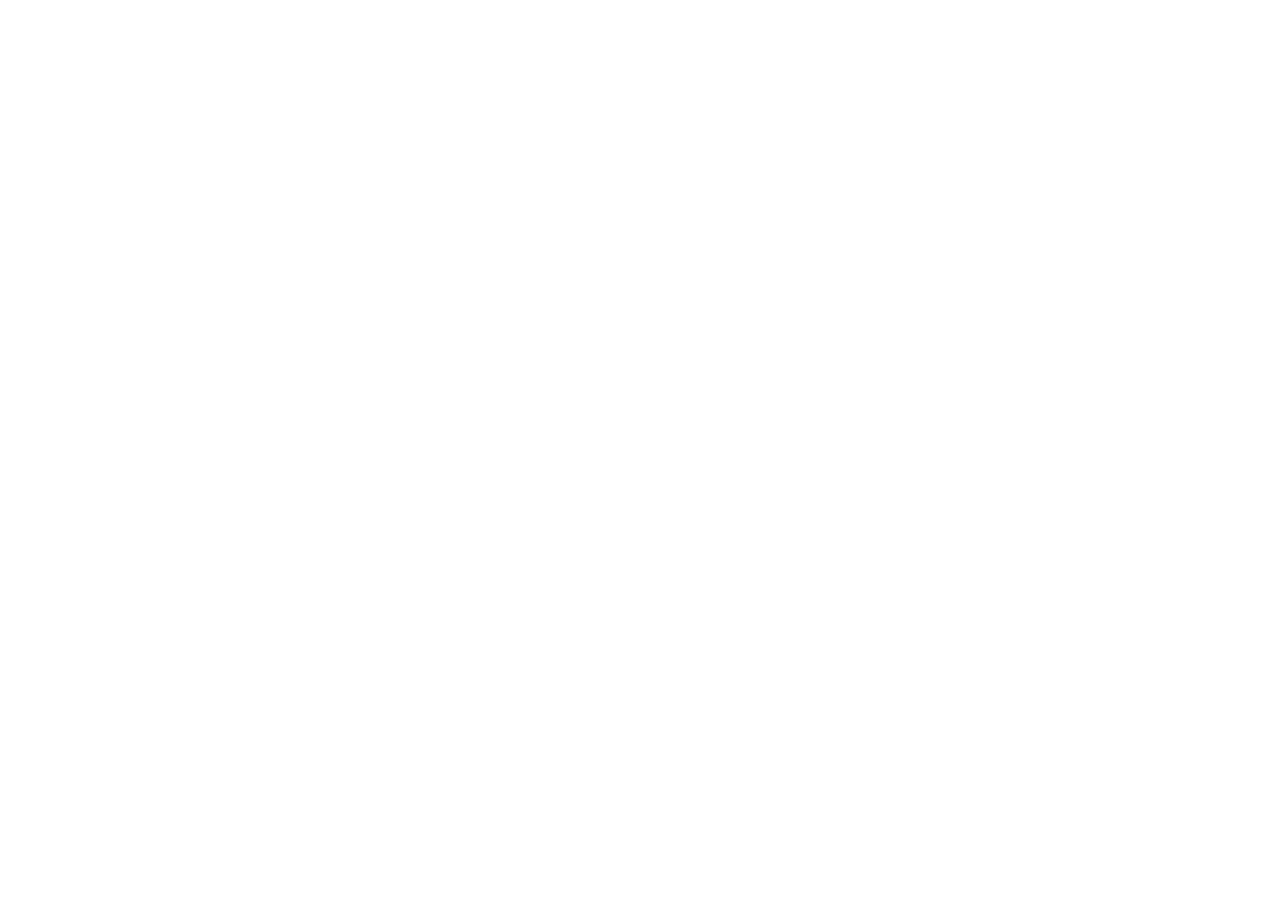
==== index.html @ ecc30b35 "iniciando projeto adopet" ====
<!DOCTYPE html>
<html lang="pt_BR">
<head>
    <meta charset="UTF-8">
    <meta name="viewport" content="width=device-width, initial-scale=1.0">
    <title>Adopet</title>
</head>
<body>
    
</body>
</html>
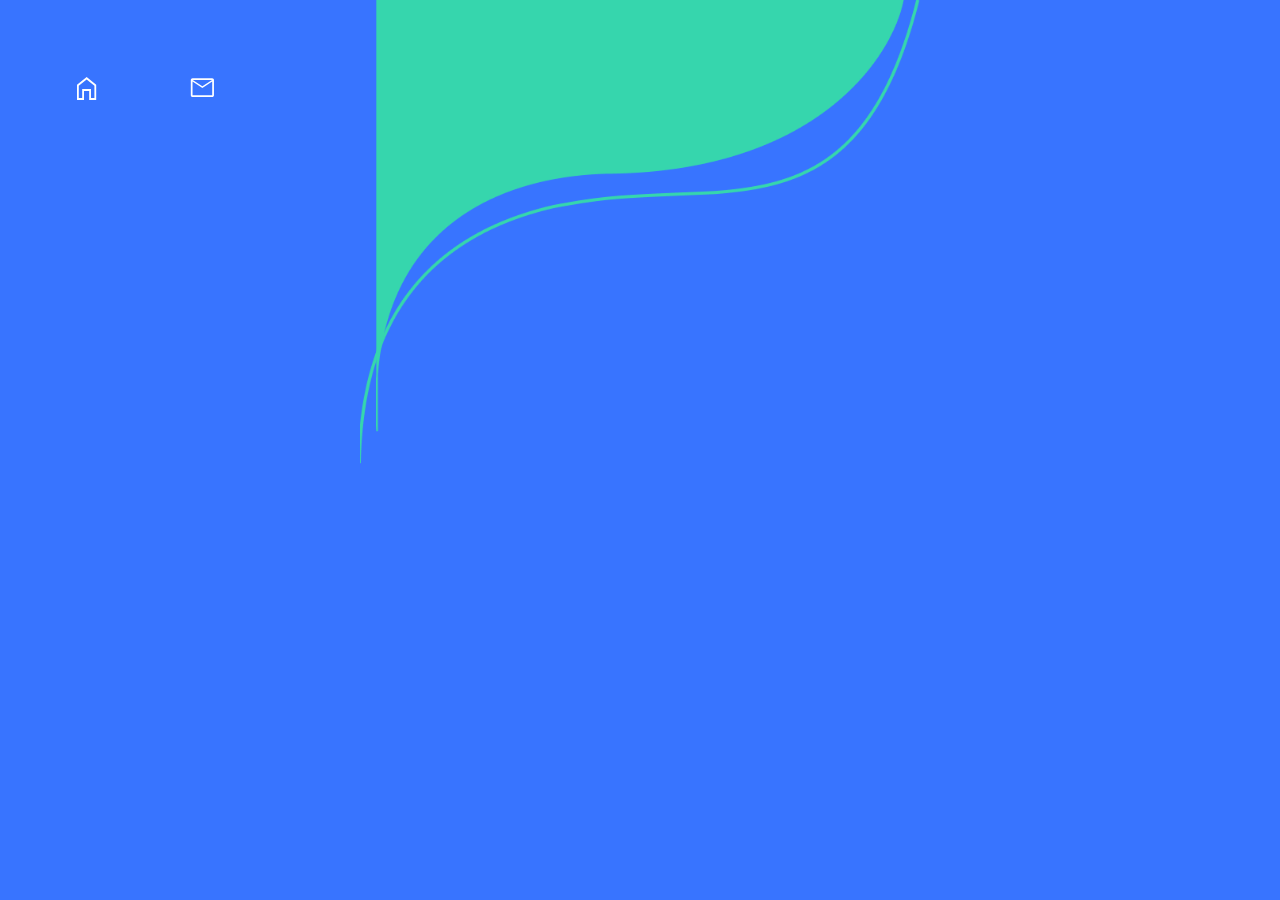
==== commit 21182cd4: "add nav bar and background colors/images" ====
--- a/index.html
+++ b/index.html
@@ -4,8 +4,29 @@
     <meta charset="UTF-8">
     <meta name="viewport" content="width=device-width, initial-scale=1.0">
     <title>Adopet</title>
+    <link rel="stylesheet" href="./css/style.css">
 </head>
 <body>
+    <nav>
+        <header>
+            <div class="container">
+
+                <div class="menu-itens">
+                    <a href="#">
+                        <svg width="20" height="23" viewBox="0 0 20 23" fill="none" xmlns="http://www.w3.org/2000/svg">
+                            <path d="M0 23V7.66667L9.66 0L19.2 7.66667V23H12.18V13.8958H6.99V23H0ZM1.8 21.0833H5.19V11.9792H13.98V21.0833H17.4V8.625L9.66 2.39583L1.8 8.625V21.0833Z" fill="white"/>
+                        </svg>   
+                    </a>
+    
+                    <a href="#">
+                        <svg width="24" height="20" viewBox="0 0 24 20" fill="none" xmlns="http://www.w3.org/2000/svg">
+                        <path d="M2.54206 19.0073C2.07928 19.0073 1.67435 18.8304 1.32727 18.4767C0.980182 18.1231 0.806641 17.7104 0.806641 17.2388V1.91247C0.806641 1.44089 0.980182 1.02826 1.32727 0.674571C1.67435 0.320886 2.07928 0.144043 2.54206 0.144043H22.2101C22.6729 0.144043 23.0778 0.320886 23.4249 0.674571C23.772 1.02826 23.9455 1.44089 23.9455 1.91247V17.2388C23.9455 17.7104 23.772 18.1231 23.4249 18.4767C23.0778 18.8304 22.6729 19.0073 22.2101 19.0073H2.54206ZM12.3761 10.1062L2.54206 3.53353V17.2388H22.2101V3.53353L12.3761 10.1062ZM12.3761 8.33776L22.0944 1.91247H2.68668L12.3761 8.33776ZM2.54206 3.53353V1.91247V3.53353V17.2388V3.53353Z" fill="white"/>
+                        </svg>
+                    </a>
+                </div>
+            </div>
+        </header>
+    </nav>
     
 </body>
 </html>--- a/css/style.css
+++ b/css/style.css
@@ -0,0 +1,33 @@
+*{
+    margin: 0;
+    padding: 0;
+    box-sizing: border-box;
+}
+
+:root{
+    font-size: 62,5%; /* 1rem = 10px */
+    --bg-color:hsl(222, 100%, 61%);
+}
+
+body{
+    background-image: url("../assets/Vector1.png"),url("../assets/Vector4.png");
+    background-repeat: no-repeat;
+    background-size: 33rem 27rem, 35rem 29rem;
+    background-origin: padding-box;
+    background-position: top center;
+    background-color: var(--bg-color);
+}
+
+nav .menu-itens{
+    display: flex;
+    width: fit-content;
+    align-items: center;
+    margin-top: 4.8rem;
+    margin-left: 4.8rem;
+    margin-right: 5.8rem;
+}
+
+nav .menu-itens a:nth-child(1){
+    margin-right: 5.8rem;
+}
+
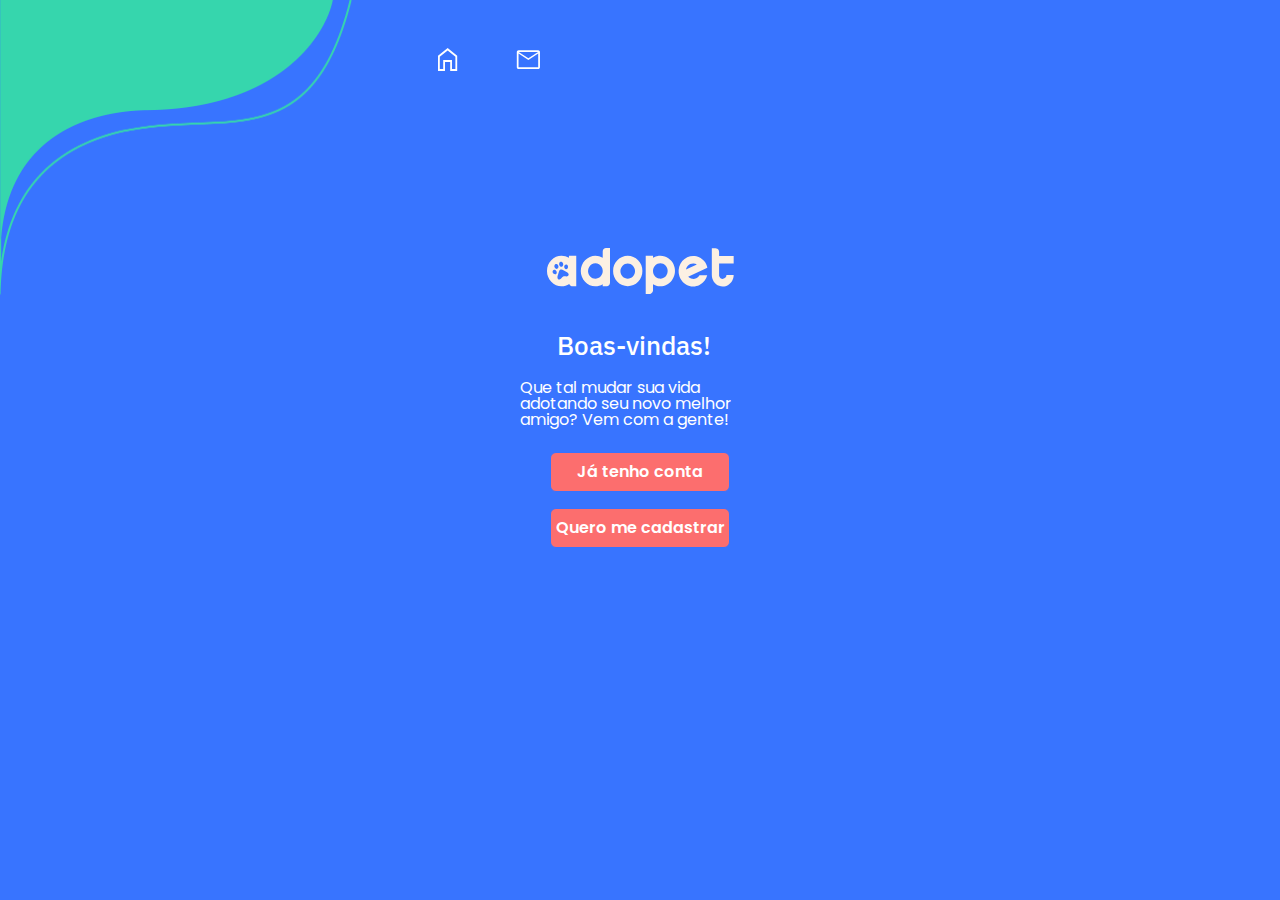
==== commit f4b16416: "add section home" ====
--- a/index.html
+++ b/index.html
@@ -5,12 +5,17 @@
     <meta name="viewport" content="width=device-width, initial-scale=1.0">
     <title>Adopet</title>
     <link rel="stylesheet" href="./css/style.css">
+    <link rel="preconnect" href="https://fonts.googleapis.com">
+    <link rel="preconnect" href="https://fonts.gstatic.com" crossorigin>
+    <link href="https://fonts.googleapis.com/css2?family=IBM+Plex+Sans:wght@500&display=swap" rel="stylesheet">
+    <link rel="preconnect" href="https://fonts.googleapis.com">
+    <link rel="preconnect" href="https://fonts.gstatic.com" crossorigin>
+    <link href="https://fonts.googleapis.com/css2?family=Poppins&display=swap" rel="stylesheet">
 </head>
 <body>
-    <nav>
+    <nav id="navigation">
         <header>
             <div class="container">
-
                 <div class="menu-itens">
                     <a href="#">
                         <svg width="20" height="23" viewBox="0 0 20 23" fill="none" xmlns="http://www.w3.org/2000/svg">
@@ -27,6 +32,35 @@
             </div>
         </header>
     </nav>
-    
+    <section id="home">
+        <div class="container">
+            <header>
+                <svg width="187" height="46" viewBox="0 0 187 46" fill="none" xmlns="http://www.w3.org/2000/svg">
+                    <path d="M59.0084 0H63.0041V34.4637C63.0088 34.9679 62.9163 35.4679 62.732 35.9339C62.5477 36.3999 62.2754 36.8222 61.9315 37.1757C61.6031 37.5424 61.2053 37.8337 60.7635 38.031C60.3216 38.2284 59.8453 38.3275 59.3648 38.3221H55.7221V36.1296C53.5086 37.5263 50.9742 38.2692 48.3888 38.2791C46.4659 38.3086 44.5578 37.9258 42.7819 37.1543C41.0061 36.3829 39.4004 35.2392 38.0638 33.7938C36.7021 32.3756 35.622 30.69 34.8857 28.8338C34.1494 26.9777 33.7714 24.9876 33.7734 22.9782C33.7743 20.973 34.1531 18.9875 34.8882 17.1354C35.6233 15.2832 36.7002 13.6007 38.0574 12.1837C39.4147 10.7668 41.0257 9.64333 42.7983 8.87748C44.571 8.11163 46.4707 7.71842 48.3888 7.7203C50.9666 7.72506 53.4971 8.44453 55.7221 9.80532V3.43921C55.7221 2.52769 56.0682 1.65346 56.6844 1.00859C57.3006 0.363712 58.1365 0.000949493 59.0084 0V0ZM55.7221 23.2075V22.7382C55.6978 21.4194 55.3357 20.1315 54.6735 19.0088C54.024 17.8952 53.115 16.972 52.0314 16.3255C50.9144 15.6707 49.6543 15.3289 48.3736 15.3333C47.0929 15.3377 45.835 15.6881 44.7221 16.3506C43.6152 17.0223 42.6951 17.9842 42.0526 19.1413C41.2374 20.5997 40.9078 22.2996 41.1156 23.9747C41.3233 25.6499 42.0566 27.2057 43.2006 28.3985C44.5572 29.8362 46.4045 30.6518 48.3362 30.6659C50.2679 30.68 52.1258 29.8915 53.5015 28.4738C54.1852 27.7921 54.7333 26.976 55.1144 26.0722C55.4954 25.1685 55.702 24.1949 55.7221 23.2075V23.2075Z" fill="#FCF0E3"/>
+                    <path d="M70.3743 12.2059C73.1191 9.3386 76.8391 7.7256 80.7193 7.72023C84.5995 7.71486 88.3236 9.31755 91.0756 12.1772C92.4641 13.5719 93.5636 15.25 94.3058 17.1075C95.0479 18.9649 95.417 20.9621 95.39 22.9749C95.4194 24.9889 95.054 26.988 94.3161 28.8487C93.5782 30.7095 92.4835 32.3925 91.0996 33.794C89.7407 35.2158 88.1272 36.3436 86.3511 37.1131C84.5751 37.8826 82.6715 38.2786 80.749 38.2786C78.8265 38.2786 76.9228 37.8826 75.1468 37.1131C73.3708 36.3436 71.7572 35.2158 70.3983 33.794C69.0137 32.393 67.9187 30.7101 67.1807 28.8492C66.4428 26.9884 66.0777 24.9891 66.1079 22.9749C66.0718 20.9695 66.432 18.978 67.1662 17.1249C67.9003 15.2718 68.9925 13.5972 70.3743 12.2059V12.2059ZM75.5591 28.4239C76.236 29.1365 77.0414 29.7016 77.9288 30.0864C78.8161 30.4713 79.7676 30.6682 80.7283 30.6659C81.6889 30.6636 82.6396 30.462 83.5252 30.0728C84.4108 29.6837 85.2137 29.1147 85.8875 28.3988C86.5778 27.6937 87.1239 26.8494 87.4926 25.917C87.8614 24.9847 88.0451 23.9837 88.0326 22.9749C87.9913 20.9773 87.2032 19.0762 85.8372 17.6788C84.4713 16.2814 82.6361 15.4988 80.725 15.4988C78.8138 15.4988 76.9787 16.2814 75.6127 17.6788C74.2468 19.0762 73.4587 20.9773 73.4173 22.9749C73.4071 23.9881 73.5927 24.993 73.9631 25.9293C74.3335 26.8657 74.881 27.7142 75.5728 28.4239H75.5591Z" fill="#FCF0E3"/>
+                    <path d="M127.653 19.8721C128.121 22.1743 128.061 24.5595 127.478 26.8329C126.949 29.0016 125.97 31.022 124.61 32.7512C123.25 34.4456 121.558 35.8151 119.648 36.7672C117.505 37.8574 115.136 38.3711 112.755 38.2617C110.373 38.1522 108.056 37.423 106.013 36.1403V42.1374C106.018 42.6417 105.926 43.142 105.742 43.6081C105.558 44.0741 105.285 44.4964 104.94 44.8493C104.605 45.221 104.198 45.5152 103.747 45.7133C103.297 45.9113 102.811 46.0087 102.322 45.9993H98.7207V7.6665H106.013V9.81601C107.767 8.6953 109.736 7.99289 111.78 7.75882C113.823 7.52475 115.891 7.76478 117.835 8.46182C120.305 9.27783 122.519 10.7725 124.247 12.7895C125.99 14.7736 127.169 17.2262 127.653 19.8721V19.8721ZM108.148 28.4235C109.177 29.4914 110.486 30.2168 111.91 30.5084C113.333 30.7999 114.807 30.6446 116.146 30.0619C117.485 29.4792 118.629 28.4953 119.434 27.2341C120.239 25.9729 120.669 24.4908 120.669 22.9746C120.669 20.9413 119.897 18.9912 118.521 17.5535C117.146 16.1157 115.281 15.308 113.336 15.308C111.391 15.308 109.526 16.1157 108.151 17.5535C106.775 18.9912 106.003 20.9413 106.003 22.9746C105.991 23.987 106.175 24.9914 106.544 25.9277C106.912 26.8641 107.458 27.7129 108.148 28.4235V28.4235Z" fill="#FCF0E3"/>
+                    <path d="M179.433 27.0158H186.667C186.683 29.0363 186.184 31.0247 185.221 32.7765C184.275 34.5128 182.895 35.9469 181.228 36.925C179.56 37.9242 177.668 38.4457 175.746 38.4368C174.506 38.4417 173.275 38.2298 172.103 37.8099C169.967 37.0243 168.118 35.5629 166.812 33.6286C165.507 31.6943 164.809 29.3831 164.817 27.0158V0.147018H168.409C169.058 0.143695 169.697 0.324449 170.256 0.670064C170.813 1.01112 171.276 1.4959 171.603 2.07799C171.932 2.66411 172.104 3.33262 172.099 4.01254V7.92822H186.667V15.4766H172.099V27.7968C172.284 28.737 172.795 29.5723 173.535 30.1405C174.275 30.7087 175.19 30.9695 176.104 30.8722C177.017 30.775 177.863 30.3266 178.478 29.6141C179.094 28.9015 179.434 27.9756 179.433 27.0158Z" fill="#FCF0E3"/>
+                    <path d="M21.9506 7.6665V9.81601C19.7257 8.45474 17.1951 7.73524 14.6172 7.73099C12.6975 7.69937 10.7918 8.07732 9.01653 8.84174C7.24128 9.60615 5.63377 10.741 4.29224 12.1769C2.90694 13.5728 1.81116 15.2517 1.07307 17.1093C0.334985 18.9669 -0.0296385 20.9634 0.00188251 22.9746C-0.0283849 24.9888 0.336726 26.9881 1.07466 28.8489C1.81259 30.7098 2.90767 32.3927 4.29224 33.7937C5.62858 35.2395 7.23428 36.3834 9.01015 37.1549C10.786 37.9263 12.6943 38.3089 14.6172 38.279C17.3163 38.278 19.9608 37.4835 22.2487 35.9862C22.5515 36.6476 23.0161 37.2136 23.5954 37.627C24.18 38.0568 24.8786 38.2848 25.5932 38.279H29.2531V7.6665H21.9506ZM17.2353 18.4391C17.4135 17.1458 18.4004 16.2896 19.4387 16.5619C20.477 16.8341 21.1727 18.0665 20.9945 19.3562C20.8163 20.6459 19.8294 21.5057 18.791 21.2335C17.7527 20.9612 17.0571 19.7288 17.2353 18.4391ZM13.0169 14.0792C13.949 13.42 15.2237 13.8571 15.8646 15.0536C16.5054 16.2502 16.2723 17.762 15.3403 18.4212C14.4082 19.0804 13.1368 18.6469 12.496 17.4467C11.8552 16.2466 12.0882 14.7599 13.0169 14.0792ZM8.2502 16.2287C9.18229 15.5695 10.4571 16.003 11.0979 17.2031C11.7387 18.4033 11.5057 19.9115 10.5736 20.5707C9.64148 21.2299 8.37013 20.7964 7.72932 19.5963C7.08851 18.3961 7.32153 16.9094 8.2502 16.243V16.2287ZM9.52839 25.425C8.99724 26.3923 7.73618 26.5714 6.71156 25.8262C5.68695 25.0811 5.28944 23.6767 5.82059 22.7274C6.35175 21.778 7.61281 21.581 8.63742 22.3261C9.66204 23.0713 10.063 24.472 9.52839 25.4393V25.425ZM20.9671 27.9327C19.6786 28.9645 17.787 27.7751 16.2244 28.4701C14.6412 29.1042 14.0655 31.3361 12.4549 31.526C10.8443 31.7159 9.61064 29.8852 11.0842 26.5535C12.0437 24.3108 11.7764 22.3906 13.548 21.5881C15.354 20.8716 16.4403 22.4587 18.6642 23.3794C21.93 24.7049 22.2555 26.9189 20.9671 27.9471V27.9327Z" fill="#FCF0E3"/>
+                    <path d="M152.447 27.2449C151.703 28.5761 150.577 29.6289 149.229 30.2542C147.885 30.9 146.383 31.094 144.929 30.8095C143.509 30.5517 142.191 29.8684 141.135 28.8427L160.349 19.847L160.123 18.8081C160.098 18.615 160.053 18.4253 159.989 18.242C159.874 17.805 159.727 17.3775 159.551 16.9631C158.959 15.5523 158.149 14.2534 157.152 13.119C155.144 10.6457 152.404 8.94266 149.366 8.27908C146.306 7.54783 143.1 7.89418 140.248 9.26427C138.343 10.1466 136.642 11.4454 135.258 13.0732C133.874 14.7009 132.84 16.6198 132.225 18.7006C131.629 20.7515 131.447 22.9097 131.691 25.0381C131.98 27.5662 132.881 29.9754 134.309 32.0383C135.619 33.9904 137.351 35.5926 139.364 36.715C141.376 37.8375 143.614 38.4488 145.894 38.4994C148.175 38.55 150.435 38.0384 152.491 37.0062C154.548 35.974 156.343 34.45 157.731 32.5577C158.884 30.9717 159.732 29.1676 160.229 27.2449H152.447ZM140.412 18.3423C141.134 17.3735 142.077 16.6087 143.154 16.1176C144.226 15.6053 145.403 15.3764 146.58 15.4513C147.738 15.5265 148.864 15.8717 149.877 16.4615L138.952 21.5666C139.204 20.392 139.703 19.2907 140.412 18.3423V18.3423Z" fill="#FCF0E3"/>
+                </svg>
+                <h1>
+                    Boas-vindas!
+                </h1>
+            </header>
+            <div class="content">
+                <p>
+                    Que tal mudar sua vida adotando seu novo melhor amigo? Vem com a gente!
+                </p>
+            </div>
+            
+            <button>
+                Já tenho conta
+            </button>
+
+            <button>
+                Quero me cadastrar
+            </button>
+        </div>
+    </section>
 </body>
 </html>--- a/css/style.css
+++ b/css/style.css
@@ -5,19 +5,27 @@
 }
 
 :root{
-    font-size: 62,5%; /* 1rem = 10px */
+    font-size: 62.5%; /* 1rem = 10px */
     --bg-color:hsl(222, 100%, 61%);
+    --button-color:hsl(360, 96%, 71%);
+    
 }
 
 body{
     background-image: url("../assets/Vector1.png"),url("../assets/Vector4.png");
     background-repeat: no-repeat;
-    background-size: 33rem 27rem, 35rem 29rem;
+    background-size: 33.325rem 27.352rem, 35.211rem 29.5rem;
     background-origin: padding-box;
-    background-position: top center;
+    /* background-position: top center; */
     background-color: var(--bg-color);
 }
 
+.container{
+    width: min(50rem, 100%);
+    margin-inline: auto;
+}
+
+/* NAV BAR --------------------- */
 nav .menu-itens{
     display: flex;
     width: fit-content;
@@ -31,3 +39,61 @@
     margin-right: 5.8rem;
 }
 
+/* SECTION HOME --------------------- */
+#home .container{
+    display: flex;
+    justify-content: center;
+    flex-direction: column;
+    margin-inline: auto;
+    align-items: center;
+}
+
+#home .container svg{
+    margin-top: 17.5rem;
+    margin-bottom: 3.1rem;
+}
+
+#home .container h1{
+    font-family: 'IBM Plex Sans', sans-serif;
+    color: white;
+    font-weight: 500;
+    font-size: 2.6rem;
+    line-height: 142%;
+    margin-bottom: 1.6rem;
+    margin-left: 1rem;
+}
+
+#home .content{
+    width: 24rem;
+    margin-left: 5.6rem;
+    margin-right: 5.6rem;
+}
+
+#home .content p{
+    font-family: 'Poppins', sans-serif;
+    color: white;
+    font-size: 1.6rem;
+    line-height: 100%;
+    margin-bottom: 2.4rem;
+    vertical-align: top;
+
+}
+
+#home .container button{
+    background: var(--button-color);
+    font-family: 'Poppins', sans-serif;
+
+    font-size: 1.6rem;
+    font-weight: 600;
+    line-height: 2.4rem;
+    color: white;
+
+    margin-bottom: 1.6rem;
+    border: none;
+    border-radius: .6rem;
+    width: 18rem;
+    height: 4rem;
+
+    border: 1px solid #3772FF;
+    cursor: pointer;
+}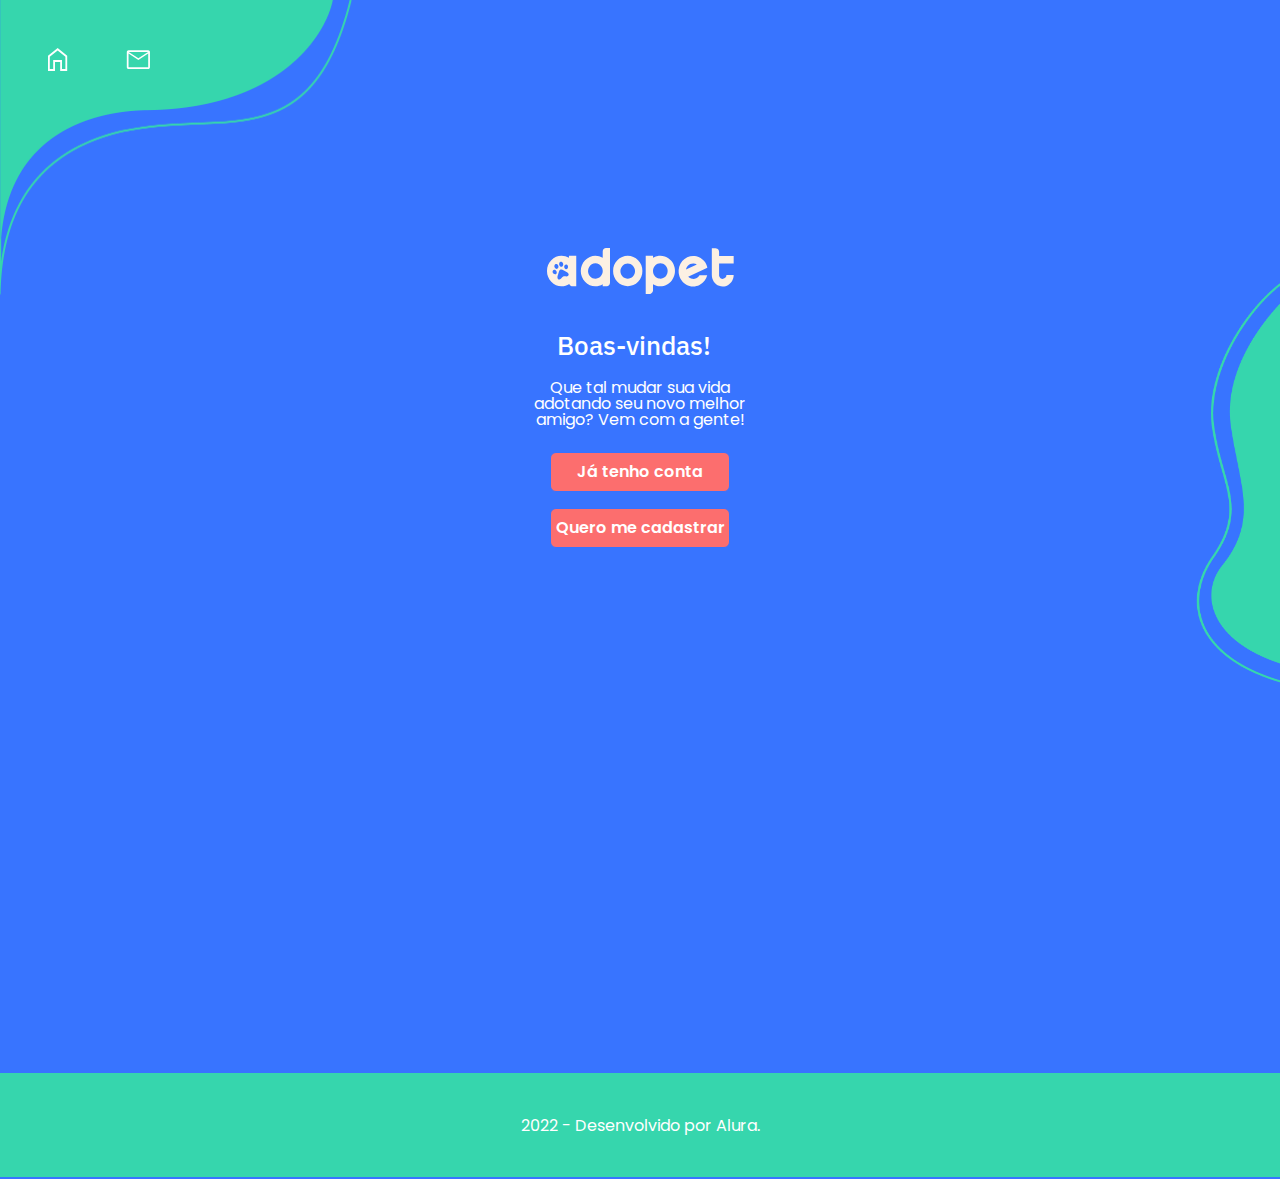
==== commit 7fcd5ad1: "add footer, aplication design patterns and css background" ====
--- a/index.html
+++ b/index.html
@@ -15,23 +15,22 @@
 <body>
     <nav id="navigation">
         <header>
-            <div class="container">
-                <div class="menu-itens">
-                    <a href="#">
-                        <svg width="20" height="23" viewBox="0 0 20 23" fill="none" xmlns="http://www.w3.org/2000/svg">
+            <div class="menu-itens">
+                <a href="#">
+                    <svg width="20" height="23" viewBox="0 0 20 23" fill="none" xmlns="http://www.w3.org/2000/svg">
                             <path d="M0 23V7.66667L9.66 0L19.2 7.66667V23H12.18V13.8958H6.99V23H0ZM1.8 21.0833H5.19V11.9792H13.98V21.0833H17.4V8.625L9.66 2.39583L1.8 8.625V21.0833Z" fill="white"/>
-                        </svg>   
-                    </a>
+                    </svg>   
+                </a>
     
-                    <a href="#">
+                <a href="#">
                         <svg width="24" height="20" viewBox="0 0 24 20" fill="none" xmlns="http://www.w3.org/2000/svg">
                         <path d="M2.54206 19.0073C2.07928 19.0073 1.67435 18.8304 1.32727 18.4767C0.980182 18.1231 0.806641 17.7104 0.806641 17.2388V1.91247C0.806641 1.44089 0.980182 1.02826 1.32727 0.674571C1.67435 0.320886 2.07928 0.144043 2.54206 0.144043H22.2101C22.6729 0.144043 23.0778 0.320886 23.4249 0.674571C23.772 1.02826 23.9455 1.44089 23.9455 1.91247V17.2388C23.9455 17.7104 23.772 18.1231 23.4249 18.4767C23.0778 18.8304 22.6729 19.0073 22.2101 19.0073H2.54206ZM12.3761 10.1062L2.54206 3.53353V17.2388H22.2101V3.53353L12.3761 10.1062ZM12.3761 8.33776L22.0944 1.91247H2.68668L12.3761 8.33776ZM2.54206 3.53353V1.91247V3.53353V17.2388V3.53353Z" fill="white"/>
                         </svg>
-                    </a>
-                </div>
+                </a>
             </div>
         </header>
     </nav>
+
     <section id="home">
         <div class="container">
             <header>
@@ -52,7 +51,7 @@
                     Que tal mudar sua vida adotando seu novo melhor amigo? Vem com a gente!
                 </p>
             </div>
-            
+
             <button>
                 Já tenho conta
             </button>
@@ -62,5 +61,13 @@
             </button>
         </div>
     </section>
+
+    <footer>
+        <div class="container">
+            <div class="content">
+                <p>2022 - Desenvolvido por Alura.</p>
+            </div>
+        </div>
+    </footer>
 </body>
 </html>--- a/css/style.css
+++ b/css/style.css
@@ -20,9 +20,23 @@
     background-color: var(--bg-color);
 }
 
+#home{
+    height: 100rem;
+    background-image: url("../assets/Forma2.png");
+    background-repeat: no-repeat;
+    background-size: 8.4rem 41.5rem;
+    background-position: 29rem 19.9rem;
+    background-position-x: right;
+    background-origin: padding-box;
+}
+
 .container{
     width: min(50rem, 100%);
     margin-inline: auto;
+    display: flex;
+    justify-content: center;
+    flex-direction: column;
+    align-items: center;
 }
 
 /* NAV BAR --------------------- */
@@ -40,14 +54,6 @@
 }
 
 /* SECTION HOME --------------------- */
-#home .container{
-    display: flex;
-    justify-content: center;
-    flex-direction: column;
-    margin-inline: auto;
-    align-items: center;
-}
-
 #home .container svg{
     margin-top: 17.5rem;
     margin-bottom: 3.1rem;
@@ -67,6 +73,7 @@
     width: 24rem;
     margin-left: 5.6rem;
     margin-right: 5.6rem;
+    text-align: center;
 }
 
 #home .content p{
@@ -76,7 +83,6 @@
     line-height: 100%;
     margin-bottom: 2.4rem;
     vertical-align: top;
-
 }
 
 #home .container button{
@@ -96,4 +102,21 @@
 
     border: 1px solid #3772FF;
     cursor: pointer;
+}
+
+/* footer ------------- */
+
+footer{
+    font-family: 'Poppins', sans-serif;
+    height: 10.4rem;
+    background-color: #36D6AD;
+    color: white;
+}
+
+footer p{
+    margin-block: 4.1rem;
+    font-size: 1.6rem;
+    line-height: 2.4rem;
+    height: 400;
+    text-align: center;
 }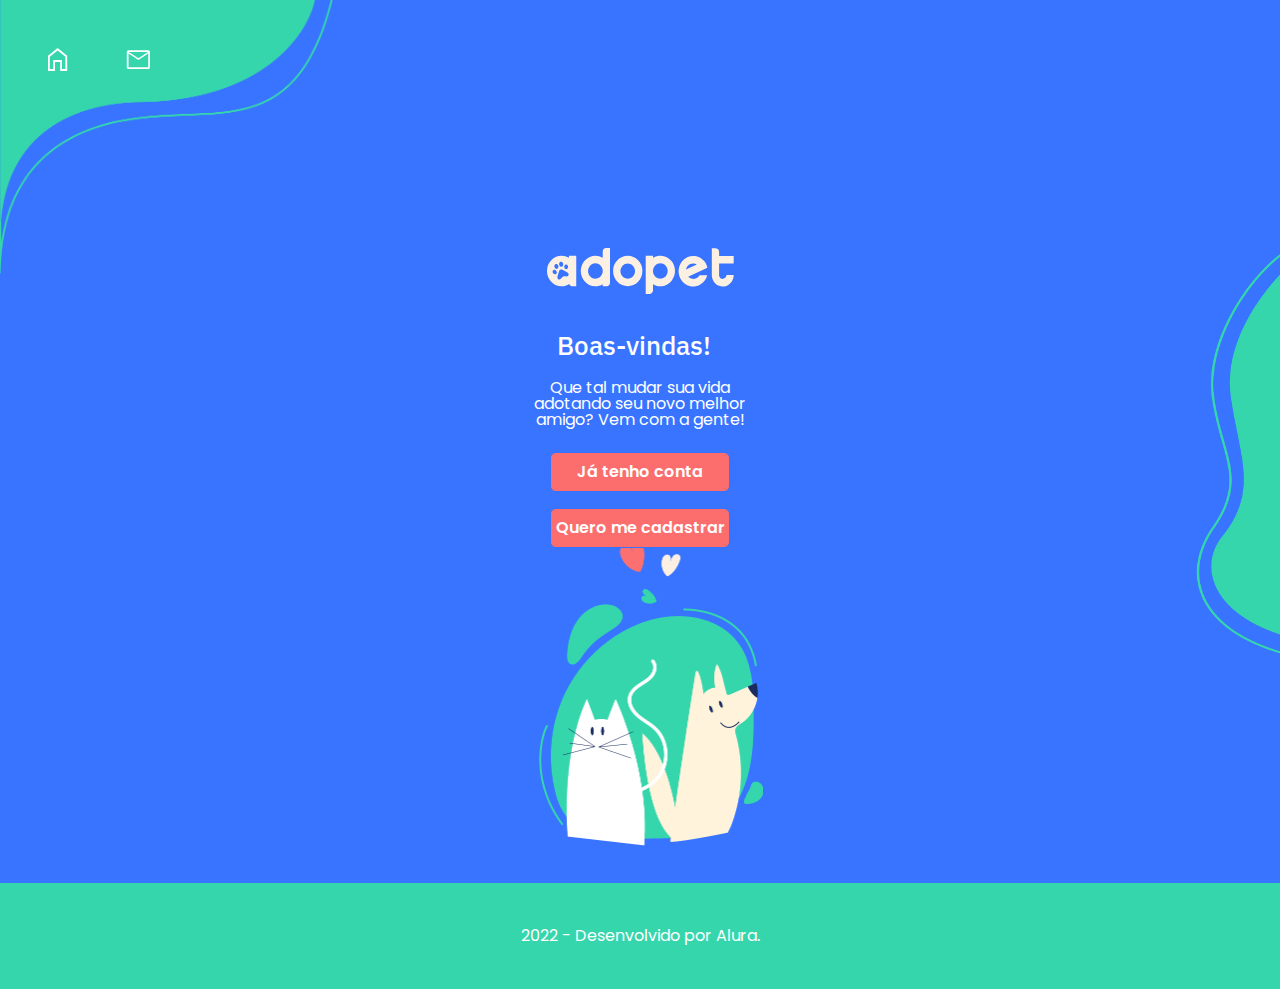
==== commit 70848f1f: "ultimos ajustes background, first screen mobile finish" ====
--- a/index.html
+++ b/index.html
@@ -50,15 +50,14 @@
                 <p>
                     Que tal mudar sua vida adotando seu novo melhor amigo? Vem com a gente!
                 </p>
+                <a href="#" class="button">
+                    Já tenho conta
+                </a>
+    
+                <a href="#" class="button">
+                    Quero me cadastrar
+                </a>
             </div>
-
-            <button>
-                Já tenho conta
-            </button>
-
-            <button>
-                Quero me cadastrar
-            </button>
         </div>
     </section>
 
--- a/css/style.css
+++ b/css/style.css
@@ -10,24 +10,18 @@
     --button-color:hsl(360, 96%, 71%);
     
 }
+html{
+    height: 100%;
+    min-height: 100%;
+}
 
 body{
-    background-image: url("../assets/Vector1.png"),url("../assets/Vector4.png");
+    background-image: url("../assets/Forma1.png"),url("../assets/Forma2.png"), url("../assets/Ilustração1.png");
     background-repeat: no-repeat;
-    background-size: 33.325rem 27.352rem, 35.211rem 29.5rem;
+    background-size: 33.325rem 27.352rem, 8.4rem 41.5rem, 24.734rem;
     background-origin: padding-box;
-    /* background-position: top center; */
     background-color: var(--bg-color);
-}
-
-#home{
-    height: 100rem;
-    background-image: url("../assets/Forma2.png");
-    background-repeat: no-repeat;
-    background-size: 8.4rem 41.5rem;
-    background-position: 29rem 19.9rem;
-    background-position-x: right;
-    background-origin: padding-box;
+    background-position: left top, right center, bottom 5rem center;
 }
 
 .container{
@@ -40,6 +34,10 @@
 }
 
 /* NAV BAR --------------------- */
+nav{
+    width: min(170rem, 100%);
+    margin-inline: auto;
+}
 nav .menu-itens{
     display: flex;
     width: fit-content;
@@ -74,6 +72,7 @@
     margin-left: 5.6rem;
     margin-right: 5.6rem;
     text-align: center;
+    
 }
 
 #home .content p{
@@ -85,7 +84,7 @@
     vertical-align: top;
 }
 
-#home .container button{
+#home .container .button{
     background: var(--button-color);
     font-family: 'Poppins', sans-serif;
 
@@ -102,15 +101,21 @@
 
     border: 1px solid #3772FF;
     cursor: pointer;
+
+    display: flex;
+    justify-content: center;
+    align-items: center;
+    margin-inline: auto;
+
+    text-decoration: none;
 }
-
 /* footer ------------- */
 
 footer{
     font-family: 'Poppins', sans-serif;
-    height: 10.4rem;
     background-color: #36D6AD;
     color: white;
+    margin-top: 31.9rem;
 }
 
 footer p{
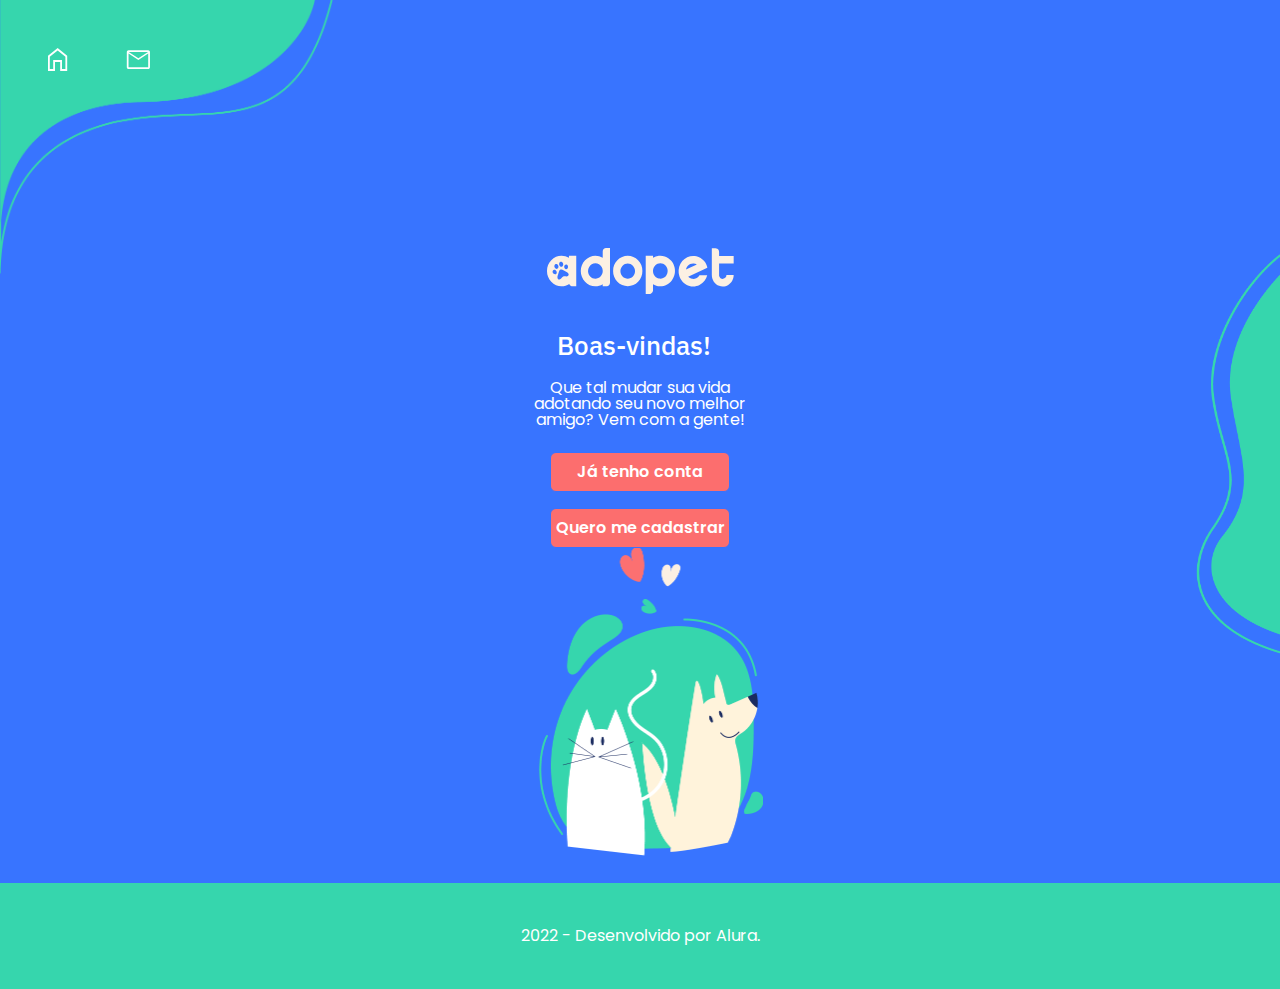
==== commit 5908290a: "add profile page and melhorias" ====
--- a/index.html
+++ b/index.html
@@ -16,13 +16,13 @@
     <nav id="navigation">
         <header>
             <div class="menu-itens">
-                <a href="#">
+                <a href="./index.html">
                     <svg width="20" height="23" viewBox="0 0 20 23" fill="none" xmlns="http://www.w3.org/2000/svg">
                             <path d="M0 23V7.66667L9.66 0L19.2 7.66667V23H12.18V13.8958H6.99V23H0ZM1.8 21.0833H5.19V11.9792H13.98V21.0833H17.4V8.625L9.66 2.39583L1.8 8.625V21.0833Z" fill="white"/>
                     </svg>   
                 </a>
     
-                <a href="#">
+                <a href="./mensagem.html">
                         <svg width="24" height="20" viewBox="0 0 24 20" fill="none" xmlns="http://www.w3.org/2000/svg">
                         <path d="M2.54206 19.0073C2.07928 19.0073 1.67435 18.8304 1.32727 18.4767C0.980182 18.1231 0.806641 17.7104 0.806641 17.2388V1.91247C0.806641 1.44089 0.980182 1.02826 1.32727 0.674571C1.67435 0.320886 2.07928 0.144043 2.54206 0.144043H22.2101C22.6729 0.144043 23.0778 0.320886 23.4249 0.674571C23.772 1.02826 23.9455 1.44089 23.9455 1.91247V17.2388C23.9455 17.7104 23.772 18.1231 23.4249 18.4767C23.0778 18.8304 22.6729 19.0073 22.2101 19.0073H2.54206ZM12.3761 10.1062L2.54206 3.53353V17.2388H22.2101V3.53353L12.3761 10.1062ZM12.3761 8.33776L22.0944 1.91247H2.68668L12.3761 8.33776ZM2.54206 3.53353V1.91247V3.53353V17.2388V3.53353Z" fill="white"/>
                         </svg>
@@ -50,11 +50,11 @@
                 <p>
                     Que tal mudar sua vida adotando seu novo melhor amigo? Vem com a gente!
                 </p>
-                <a href="#" class="button">
+                <a href="./login.html" class="button">
                     Já tenho conta
                 </a>
     
-                <a href="#" class="button">
+                <a href="./cadastro.html" class="button">
                     Quero me cadastrar
                 </a>
             </div>
--- a/css/style.css
+++ b/css/style.css
@@ -21,7 +21,7 @@
     background-size: 33.325rem 27.352rem, 8.4rem 41.5rem, 24.734rem;
     background-origin: padding-box;
     background-color: var(--bg-color);
-    background-position: left top, right center, bottom 5rem center;
+    background-position: left top, right center, bottom 4rem center;
 }
 
 .container{
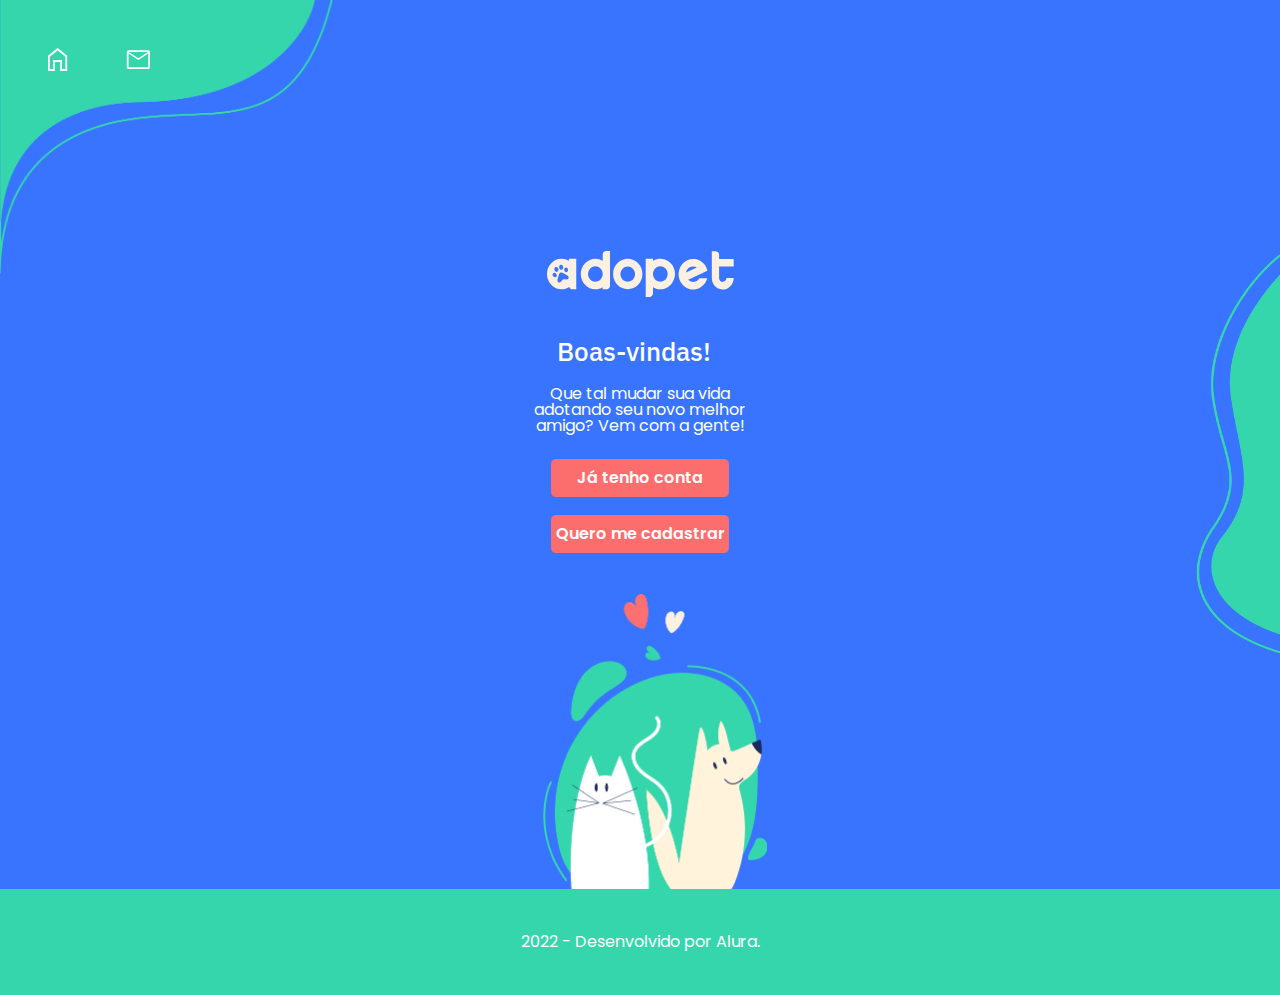
==== commit 9ab0d9b9: "debugging" ====
--- a/index.html
+++ b/index.html
@@ -57,6 +57,8 @@
                 <a href="./cadastro.html" class="button">
                     Quero me cadastrar
                 </a>
+
+                <img src="./assets/Ilustração1.png" alt="">
             </div>
         </div>
     </section>
--- a/css/style.css
+++ b/css/style.css
@@ -2,6 +2,7 @@
     margin: 0;
     padding: 0;
     box-sizing: border-box;
+    font-family: 'Poppins', sans-serif;
 }
 
 :root{
@@ -16,12 +17,12 @@
 }
 
 body{
-    background-image: url("../assets/Forma1.png"),url("../assets/Forma2.png"), url("../assets/Ilustração1.png");
+    background-image: url("../assets/Forma1.png"),url("../assets/Forma2.png");
     background-repeat: no-repeat;
-    background-size: 33.325rem 27.352rem, 8.4rem 41.5rem, 24.734rem;
+    background-size: 33.325rem 27.352rem, 8.4rem 41.5rem;
     background-origin: padding-box;
     background-color: var(--bg-color);
-    background-position: left top, right center, bottom 4rem center;
+    background-position: left top, right center;
 }
 
 .container{
@@ -76,7 +77,6 @@
 }
 
 #home .content p{
-    font-family: 'Poppins', sans-serif;
     color: white;
     font-size: 1.6rem;
     line-height: 100%;
@@ -86,7 +86,7 @@
 
 #home .container .button{
     background: var(--button-color);
-    font-family: 'Poppins', sans-serif;
+    
 
     font-size: 1.6rem;
     font-weight: 600;
@@ -109,10 +109,17 @@
 
     text-decoration: none;
 }
+
+#home .content img{
+    width: 24.7rem;
+    position: absolute;
+    display: flex;
+    margin-top:2.4rem;
+    z-index: -1;
+}
 /* footer ------------- */
 
 footer{
-    font-family: 'Poppins', sans-serif;
     background-color: #36D6AD;
     color: white;
     margin-top: 31.9rem;
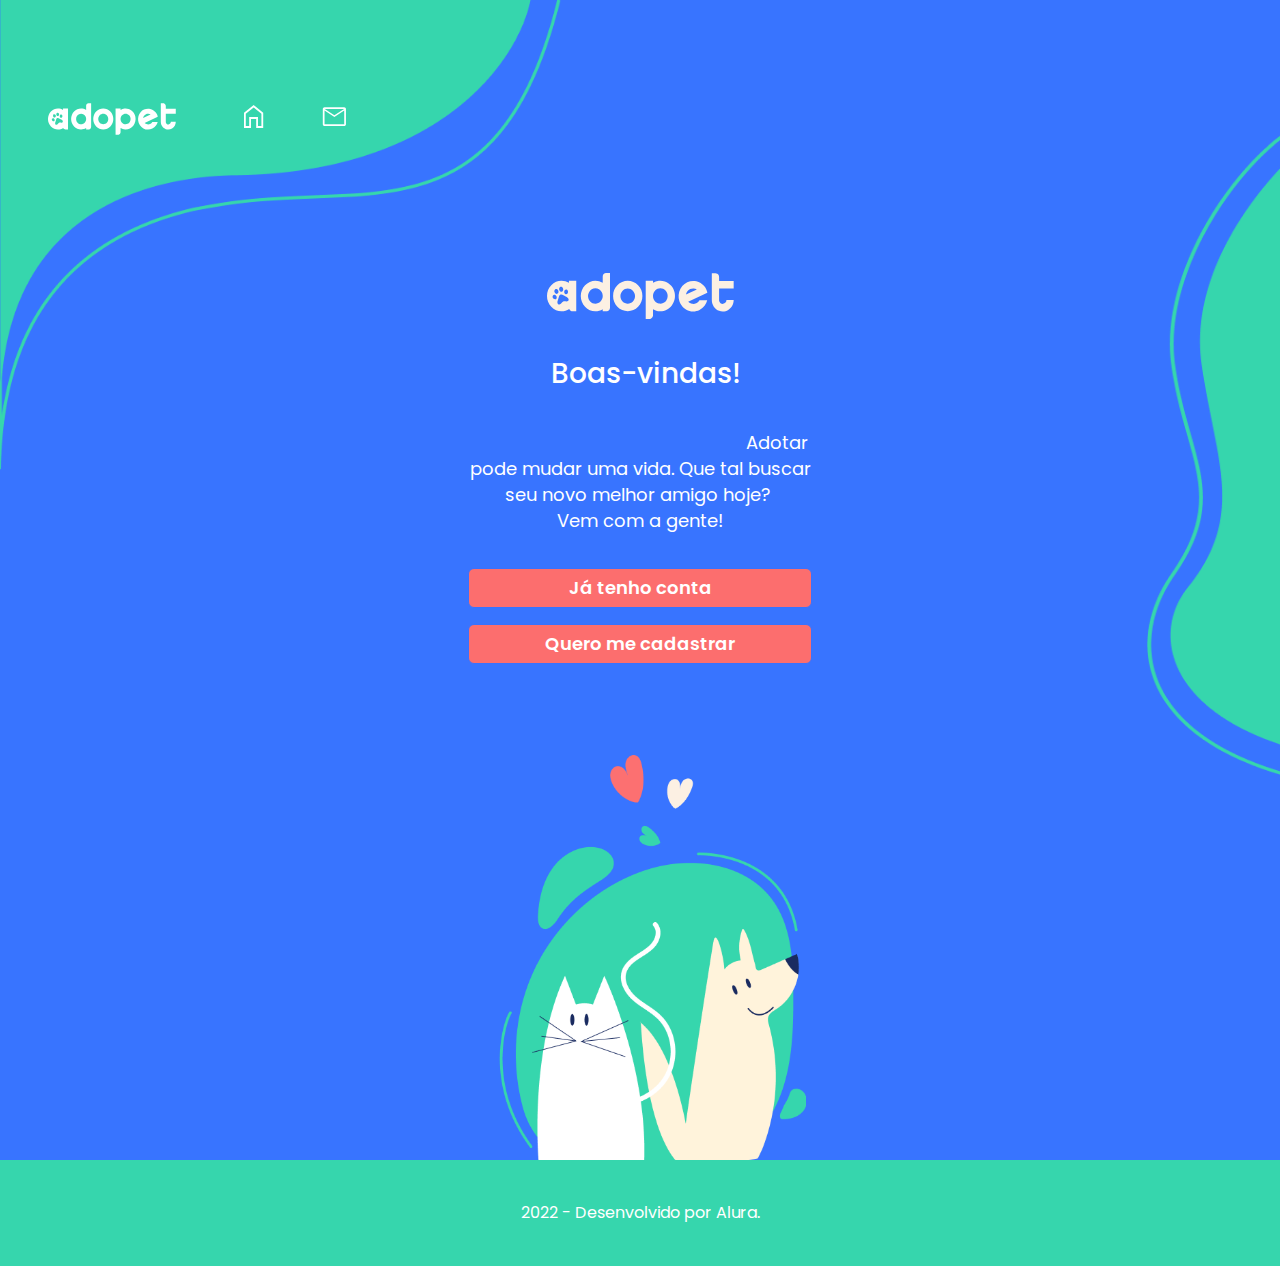
==== commit 1bc4d59c: "add tablet responsive and debug mobile" ====
--- a/index.html
+++ b/index.html
@@ -16,6 +16,15 @@
     <nav id="navigation">
         <header>
             <div class="menu-itens">
+                <svg class ="logo" width="598" height="142" viewBox="0 0 187 46" fill="none" xmlns="http://www.w3.org/2000/svg">
+                    <path d="M59.0084 0H63.0041V34.4637C63.0088 34.9679 62.9163 35.4679 62.732 35.9339C62.5477 36.3999 62.2754 36.8222 61.9315 37.1757C61.6031 37.5424 61.2053 37.8337 60.7635 38.031C60.3216 38.2284 59.8453 38.3275 59.3648 38.3221H55.7221V36.1296C53.5086 37.5263 50.9742 38.2692 48.3888 38.2791C46.4659 38.3086 44.5578 37.9258 42.7819 37.1543C41.0061 36.3829 39.4004 35.2392 38.0638 33.7938C36.7021 32.3756 35.622 30.69 34.8857 28.8338C34.1494 26.9777 33.7714 24.9876 33.7734 22.9782C33.7743 20.973 34.1531 18.9875 34.8882 17.1354C35.6233 15.2832 36.7002 13.6007 38.0574 12.1837C39.4147 10.7668 41.0257 9.64333 42.7983 8.87748C44.571 8.11163 46.4707 7.71842 48.3888 7.7203C50.9666 7.72506 53.4971 8.44453 55.7221 9.80532V3.43921C55.7221 2.52769 56.0682 1.65346 56.6844 1.00859C57.3006 0.363712 58.1365 0.000949493 59.0084 0V0ZM55.7221 23.2075V22.7382C55.6978 21.4194 55.3357 20.1315 54.6735 19.0088C54.024 17.8952 53.115 16.972 52.0314 16.3255C50.9144 15.6707 49.6543 15.3289 48.3736 15.3333C47.0929 15.3377 45.835 15.6881 44.7221 16.3506C43.6152 17.0223 42.6951 17.9842 42.0526 19.1413C41.2374 20.5997 40.9078 22.2996 41.1156 23.9747C41.3233 25.6499 42.0566 27.2057 43.2006 28.3985C44.5572 29.8362 46.4045 30.6518 48.3362 30.6659C50.2679 30.68 52.1258 29.8915 53.5015 28.4738C54.1852 27.7921 54.7333 26.976 55.1144 26.0722C55.4954 25.1685 55.702 24.1949 55.7221 23.2075V23.2075Z" fill="#FCF0E3"/>
+                    <path d="M70.3743 12.2059C73.1191 9.3386 76.8391 7.7256 80.7193 7.72023C84.5995 7.71486 88.3236 9.31755 91.0756 12.1772C92.4641 13.5719 93.5636 15.25 94.3058 17.1075C95.0479 18.9649 95.417 20.9621 95.39 22.9749C95.4194 24.9889 95.054 26.988 94.3161 28.8487C93.5782 30.7095 92.4835 32.3925 91.0996 33.794C89.7407 35.2158 88.1272 36.3436 86.3511 37.1131C84.5751 37.8826 82.6715 38.2786 80.749 38.2786C78.8265 38.2786 76.9228 37.8826 75.1468 37.1131C73.3708 36.3436 71.7572 35.2158 70.3983 33.794C69.0137 32.393 67.9187 30.7101 67.1807 28.8492C66.4428 26.9884 66.0777 24.9891 66.1079 22.9749C66.0718 20.9695 66.432 18.978 67.1662 17.1249C67.9003 15.2718 68.9925 13.5972 70.3743 12.2059V12.2059ZM75.5591 28.4239C76.236 29.1365 77.0414 29.7016 77.9288 30.0864C78.8161 30.4713 79.7676 30.6682 80.7283 30.6659C81.6889 30.6636 82.6396 30.462 83.5252 30.0728C84.4108 29.6837 85.2137 29.1147 85.8875 28.3988C86.5778 27.6937 87.1239 26.8494 87.4926 25.917C87.8614 24.9847 88.0451 23.9837 88.0326 22.9749C87.9913 20.9773 87.2032 19.0762 85.8372 17.6788C84.4713 16.2814 82.6361 15.4988 80.725 15.4988C78.8138 15.4988 76.9787 16.2814 75.6127 17.6788C74.2468 19.0762 73.4587 20.9773 73.4173 22.9749C73.4071 23.9881 73.5927 24.993 73.9631 25.9293C74.3335 26.8657 74.881 27.7142 75.5728 28.4239H75.5591Z" fill="#FCF0E3"/>
+                    <path d="M127.653 19.8721C128.121 22.1743 128.061 24.5595 127.478 26.8329C126.949 29.0016 125.97 31.022 124.61 32.7512C123.25 34.4456 121.558 35.8151 119.648 36.7672C117.505 37.8574 115.136 38.3711 112.755 38.2617C110.373 38.1522 108.056 37.423 106.013 36.1403V42.1374C106.018 42.6417 105.926 43.142 105.742 43.6081C105.558 44.0741 105.285 44.4964 104.94 44.8493C104.605 45.221 104.198 45.5152 103.747 45.7133C103.297 45.9113 102.811 46.0087 102.322 45.9993H98.7207V7.6665H106.013V9.81601C107.767 8.6953 109.736 7.99289 111.78 7.75882C113.823 7.52475 115.891 7.76478 117.835 8.46182C120.305 9.27783 122.519 10.7725 124.247 12.7895C125.99 14.7736 127.169 17.2262 127.653 19.8721V19.8721ZM108.148 28.4235C109.177 29.4914 110.486 30.2168 111.91 30.5084C113.333 30.7999 114.807 30.6446 116.146 30.0619C117.485 29.4792 118.629 28.4953 119.434 27.2341C120.239 25.9729 120.669 24.4908 120.669 22.9746C120.669 20.9413 119.897 18.9912 118.521 17.5535C117.146 16.1157 115.281 15.308 113.336 15.308C111.391 15.308 109.526 16.1157 108.151 17.5535C106.775 18.9912 106.003 20.9413 106.003 22.9746C105.991 23.987 106.175 24.9914 106.544 25.9277C106.912 26.8641 107.458 27.7129 108.148 28.4235V28.4235Z" fill="#FCF0E3"/>
+                    <path d="M179.433 27.0158H186.667C186.683 29.0363 186.184 31.0247 185.221 32.7765C184.275 34.5128 182.895 35.9469 181.228 36.925C179.56 37.9242 177.668 38.4457 175.746 38.4368C174.506 38.4417 173.275 38.2298 172.103 37.8099C169.967 37.0243 168.118 35.5629 166.812 33.6286C165.507 31.6943 164.809 29.3831 164.817 27.0158V0.147018H168.409C169.058 0.143695 169.697 0.324449 170.256 0.670064C170.813 1.01112 171.276 1.4959 171.603 2.07799C171.932 2.66411 172.104 3.33262 172.099 4.01254V7.92822H186.667V15.4766H172.099V27.7968C172.284 28.737 172.795 29.5723 173.535 30.1405C174.275 30.7087 175.19 30.9695 176.104 30.8722C177.017 30.775 177.863 30.3266 178.478 29.6141C179.094 28.9015 179.434 27.9756 179.433 27.0158Z" fill="#FCF0E3"/>
+                    <path d="M21.9506 7.6665V9.81601C19.7257 8.45474 17.1951 7.73524 14.6172 7.73099C12.6975 7.69937 10.7918 8.07732 9.01653 8.84174C7.24128 9.60615 5.63377 10.741 4.29224 12.1769C2.90694 13.5728 1.81116 15.2517 1.07307 17.1093C0.334985 18.9669 -0.0296385 20.9634 0.00188251 22.9746C-0.0283849 24.9888 0.336726 26.9881 1.07466 28.8489C1.81259 30.7098 2.90767 32.3927 4.29224 33.7937C5.62858 35.2395 7.23428 36.3834 9.01015 37.1549C10.786 37.9263 12.6943 38.3089 14.6172 38.279C17.3163 38.278 19.9608 37.4835 22.2487 35.9862C22.5515 36.6476 23.0161 37.2136 23.5954 37.627C24.18 38.0568 24.8786 38.2848 25.5932 38.279H29.2531V7.6665H21.9506ZM17.2353 18.4391C17.4135 17.1458 18.4004 16.2896 19.4387 16.5619C20.477 16.8341 21.1727 18.0665 20.9945 19.3562C20.8163 20.6459 19.8294 21.5057 18.791 21.2335C17.7527 20.9612 17.0571 19.7288 17.2353 18.4391ZM13.0169 14.0792C13.949 13.42 15.2237 13.8571 15.8646 15.0536C16.5054 16.2502 16.2723 17.762 15.3403 18.4212C14.4082 19.0804 13.1368 18.6469 12.496 17.4467C11.8552 16.2466 12.0882 14.7599 13.0169 14.0792ZM8.2502 16.2287C9.18229 15.5695 10.4571 16.003 11.0979 17.2031C11.7387 18.4033 11.5057 19.9115 10.5736 20.5707C9.64148 21.2299 8.37013 20.7964 7.72932 19.5963C7.08851 18.3961 7.32153 16.9094 8.2502 16.243V16.2287ZM9.52839 25.425C8.99724 26.3923 7.73618 26.5714 6.71156 25.8262C5.68695 25.0811 5.28944 23.6767 5.82059 22.7274C6.35175 21.778 7.61281 21.581 8.63742 22.3261C9.66204 23.0713 10.063 24.472 9.52839 25.4393V25.425ZM20.9671 27.9327C19.6786 28.9645 17.787 27.7751 16.2244 28.4701C14.6412 29.1042 14.0655 31.3361 12.4549 31.526C10.8443 31.7159 9.61064 29.8852 11.0842 26.5535C12.0437 24.3108 11.7764 22.3906 13.548 21.5881C15.354 20.8716 16.4403 22.4587 18.6642 23.3794C21.93 24.7049 22.2555 26.9189 20.9671 27.9471V27.9327Z" fill="#FCF0E3"/>
+                    <path d="M152.447 27.2449C151.703 28.5761 150.577 29.6289 149.229 30.2542C147.885 30.9 146.383 31.094 144.929 30.8095C143.509 30.5517 142.191 29.8684 141.135 28.8427L160.349 19.847L160.123 18.8081C160.098 18.615 160.053 18.4253 159.989 18.242C159.874 17.805 159.727 17.3775 159.551 16.9631C158.959 15.5523 158.149 14.2534 157.152 13.119C155.144 10.6457 152.404 8.94266 149.366 8.27908C146.306 7.54783 143.1 7.89418 140.248 9.26427C138.343 10.1466 136.642 11.4454 135.258 13.0732C133.874 14.7009 132.84 16.6198 132.225 18.7006C131.629 20.7515 131.447 22.9097 131.691 25.0381C131.98 27.5662 132.881 29.9754 134.309 32.0383C135.619 33.9904 137.351 35.5926 139.364 36.715C141.376 37.8375 143.614 38.4488 145.894 38.4994C148.175 38.55 150.435 38.0384 152.491 37.0062C154.548 35.974 156.343 34.45 157.731 32.5577C158.884 30.9717 159.732 29.1676 160.229 27.2449H152.447ZM140.412 18.3423C141.134 17.3735 142.077 16.6087 143.154 16.1176C144.226 15.6053 145.403 15.3764 146.58 15.4513C147.738 15.5265 148.864 15.8717 149.877 16.4615L138.952 21.5666C139.204 20.392 139.703 19.2907 140.412 18.3423V18.3423Z" fill="#FCF0E3"/>
+                </svg>
+                
                 <a href="./index.html">
                     <svg width="20" height="23" viewBox="0 0 20 23" fill="none" xmlns="http://www.w3.org/2000/svg">
                             <path d="M0 23V7.66667L9.66 0L19.2 7.66667V23H12.18V13.8958H6.99V23H0ZM1.8 21.0833H5.19V11.9792H13.98V21.0833H17.4V8.625L9.66 2.39583L1.8 8.625V21.0833Z" fill="white"/>
@@ -34,7 +43,7 @@
     <section id="home">
         <div class="container">
             <header>
-                <svg width="187" height="46" viewBox="0 0 187 46" fill="none" xmlns="http://www.w3.org/2000/svg">
+                <svg width="598" height="142" viewBox="0 0 187 46" fill="none" xmlns="http://www.w3.org/2000/svg">
                     <path d="M59.0084 0H63.0041V34.4637C63.0088 34.9679 62.9163 35.4679 62.732 35.9339C62.5477 36.3999 62.2754 36.8222 61.9315 37.1757C61.6031 37.5424 61.2053 37.8337 60.7635 38.031C60.3216 38.2284 59.8453 38.3275 59.3648 38.3221H55.7221V36.1296C53.5086 37.5263 50.9742 38.2692 48.3888 38.2791C46.4659 38.3086 44.5578 37.9258 42.7819 37.1543C41.0061 36.3829 39.4004 35.2392 38.0638 33.7938C36.7021 32.3756 35.622 30.69 34.8857 28.8338C34.1494 26.9777 33.7714 24.9876 33.7734 22.9782C33.7743 20.973 34.1531 18.9875 34.8882 17.1354C35.6233 15.2832 36.7002 13.6007 38.0574 12.1837C39.4147 10.7668 41.0257 9.64333 42.7983 8.87748C44.571 8.11163 46.4707 7.71842 48.3888 7.7203C50.9666 7.72506 53.4971 8.44453 55.7221 9.80532V3.43921C55.7221 2.52769 56.0682 1.65346 56.6844 1.00859C57.3006 0.363712 58.1365 0.000949493 59.0084 0V0ZM55.7221 23.2075V22.7382C55.6978 21.4194 55.3357 20.1315 54.6735 19.0088C54.024 17.8952 53.115 16.972 52.0314 16.3255C50.9144 15.6707 49.6543 15.3289 48.3736 15.3333C47.0929 15.3377 45.835 15.6881 44.7221 16.3506C43.6152 17.0223 42.6951 17.9842 42.0526 19.1413C41.2374 20.5997 40.9078 22.2996 41.1156 23.9747C41.3233 25.6499 42.0566 27.2057 43.2006 28.3985C44.5572 29.8362 46.4045 30.6518 48.3362 30.6659C50.2679 30.68 52.1258 29.8915 53.5015 28.4738C54.1852 27.7921 54.7333 26.976 55.1144 26.0722C55.4954 25.1685 55.702 24.1949 55.7221 23.2075V23.2075Z" fill="#FCF0E3"/>
                     <path d="M70.3743 12.2059C73.1191 9.3386 76.8391 7.7256 80.7193 7.72023C84.5995 7.71486 88.3236 9.31755 91.0756 12.1772C92.4641 13.5719 93.5636 15.25 94.3058 17.1075C95.0479 18.9649 95.417 20.9621 95.39 22.9749C95.4194 24.9889 95.054 26.988 94.3161 28.8487C93.5782 30.7095 92.4835 32.3925 91.0996 33.794C89.7407 35.2158 88.1272 36.3436 86.3511 37.1131C84.5751 37.8826 82.6715 38.2786 80.749 38.2786C78.8265 38.2786 76.9228 37.8826 75.1468 37.1131C73.3708 36.3436 71.7572 35.2158 70.3983 33.794C69.0137 32.393 67.9187 30.7101 67.1807 28.8492C66.4428 26.9884 66.0777 24.9891 66.1079 22.9749C66.0718 20.9695 66.432 18.978 67.1662 17.1249C67.9003 15.2718 68.9925 13.5972 70.3743 12.2059V12.2059ZM75.5591 28.4239C76.236 29.1365 77.0414 29.7016 77.9288 30.0864C78.8161 30.4713 79.7676 30.6682 80.7283 30.6659C81.6889 30.6636 82.6396 30.462 83.5252 30.0728C84.4108 29.6837 85.2137 29.1147 85.8875 28.3988C86.5778 27.6937 87.1239 26.8494 87.4926 25.917C87.8614 24.9847 88.0451 23.9837 88.0326 22.9749C87.9913 20.9773 87.2032 19.0762 85.8372 17.6788C84.4713 16.2814 82.6361 15.4988 80.725 15.4988C78.8138 15.4988 76.9787 16.2814 75.6127 17.6788C74.2468 19.0762 73.4587 20.9773 73.4173 22.9749C73.4071 23.9881 73.5927 24.993 73.9631 25.9293C74.3335 26.8657 74.881 27.7142 75.5728 28.4239H75.5591Z" fill="#FCF0E3"/>
                     <path d="M127.653 19.8721C128.121 22.1743 128.061 24.5595 127.478 26.8329C126.949 29.0016 125.97 31.022 124.61 32.7512C123.25 34.4456 121.558 35.8151 119.648 36.7672C117.505 37.8574 115.136 38.3711 112.755 38.2617C110.373 38.1522 108.056 37.423 106.013 36.1403V42.1374C106.018 42.6417 105.926 43.142 105.742 43.6081C105.558 44.0741 105.285 44.4964 104.94 44.8493C104.605 45.221 104.198 45.5152 103.747 45.7133C103.297 45.9113 102.811 46.0087 102.322 45.9993H98.7207V7.6665H106.013V9.81601C107.767 8.6953 109.736 7.99289 111.78 7.75882C113.823 7.52475 115.891 7.76478 117.835 8.46182C120.305 9.27783 122.519 10.7725 124.247 12.7895C125.99 14.7736 127.169 17.2262 127.653 19.8721V19.8721ZM108.148 28.4235C109.177 29.4914 110.486 30.2168 111.91 30.5084C113.333 30.7999 114.807 30.6446 116.146 30.0619C117.485 29.4792 118.629 28.4953 119.434 27.2341C120.239 25.9729 120.669 24.4908 120.669 22.9746C120.669 20.9413 119.897 18.9912 118.521 17.5535C117.146 16.1157 115.281 15.308 113.336 15.308C111.391 15.308 109.526 16.1157 108.151 17.5535C106.775 18.9912 106.003 20.9413 106.003 22.9746C105.991 23.987 106.175 24.9914 106.544 25.9277C106.912 26.8641 107.458 27.7129 108.148 28.4235V28.4235Z" fill="#FCF0E3"/>
--- a/css/style.css
+++ b/css/style.css
@@ -26,7 +26,7 @@
 }
 
 .container{
-    width: min(50rem, 100%);
+    width: min(120rem, 100%);
     margin-inline: auto;
     display: flex;
     justify-content: center;
@@ -48,14 +48,21 @@
     margin-right: 5.8rem;
 }
 
-nav .menu-itens a:nth-child(1){
+nav .menu-itens a:nth-child(2){
     margin-right: 5.8rem;
 }
 
+nav .menu-itens svg.logo{
+    width: 12.8rem;
+    visibility: hidden;
+    display: none;
+}
 /* SECTION HOME --------------------- */
 #home .container svg{
     margin-top: 17.5rem;
     margin-bottom: 3.1rem;
+    width: 18.6rem;
+    height: 4.6rem;
 }
 
 #home .container h1{
@@ -131,4 +138,126 @@
     line-height: 2.4rem;
     height: 400;
     text-align: center;
+}
+
+
+/* Responsive ------------ Tablet */
+@media (min-width: 768px) {
+/* Configs Geral 768 ---- reset */
+    nav#navigation .menu-itens *{
+        visibility: initial;
+        display: initial;
+
+    }
+
+    #home .container *{
+        margin: 0;
+        padding: 0;
+        display: initial;
+        flex-direction: initial;
+        position: initial;
+        font-size: initial;
+        font-weight: initial;
+        color: initial;
+        visibility: initial;
+    }
+
+    body{
+        overflow: auto;
+        background-size: 56.097rem 47rem, 13.4rem 66.4rem;
+
+    }
+
+/* Nav -------- */
+
+    nav .menu-itens{
+        width: fit-content;
+        position: absolute;
+        display: flex;
+        align-items: center;
+    }
+
+    nav .menu-itens a:nth-child(2){
+        margin-left:6.8rem;
+    }
+
+    nav .menu-itens svg.logo path{
+        fill: #ffffff;
+    }
+
+    #home .container header{
+        text-align: center;
+        display: flex;
+        justify-content: center;
+        flex-direction: column;
+        align-items: center;
+        margin-inline: auto;
+    }
+
+    #home .container header svg{
+        width: 24.1rem;
+        margin-top: 27.3rem;
+    }
+
+    #home .container header svg path{
+        fill: #FCF0E3;
+    }
+
+    #home .container h1{
+        font-size: 2.8rem;
+        line-height: 4.8rem;
+        font-family: 'Poppins', sans-serif;
+    }
+
+    #home .content{
+        width: 34.4rem;
+        display: flex;
+        text-align: center;
+        justify-content: center;
+        flex-direction: column;
+        margin-inline: auto;
+        
+    }
+
+    #home .content p{
+        visibility: hidden;
+        position: relative;
+        margin-bottom: 3.4rem;
+
+    }
+
+    #home .content p:after{
+        visibility: visible;
+        text-align: center;
+        font-weight: 400;
+        line-height: 2.6rem;
+        font-size: 1.8rem;
+    
+        content: "Adotar pode mudar uma vida. Que tal buscar seu novo melhor amigo hoje? \A" "Vem com a gente!";
+        white-space: pre-wrap;
+        
+    }
+
+    #home .content .button{
+        width: 34.4rem;
+        font-size: 1.8rem;
+    }
+
+    #home .content img{
+        width: 33.8rem;
+        position: absolute;
+        margin-top: 4rem;
+        top: 715px;
+    }
+
+    footer{
+        margin-top: 48rem;
+    }
+}
+
+
+@media (min-width: 1440px){
+    body{
+        background-color: green;
+    }
 }